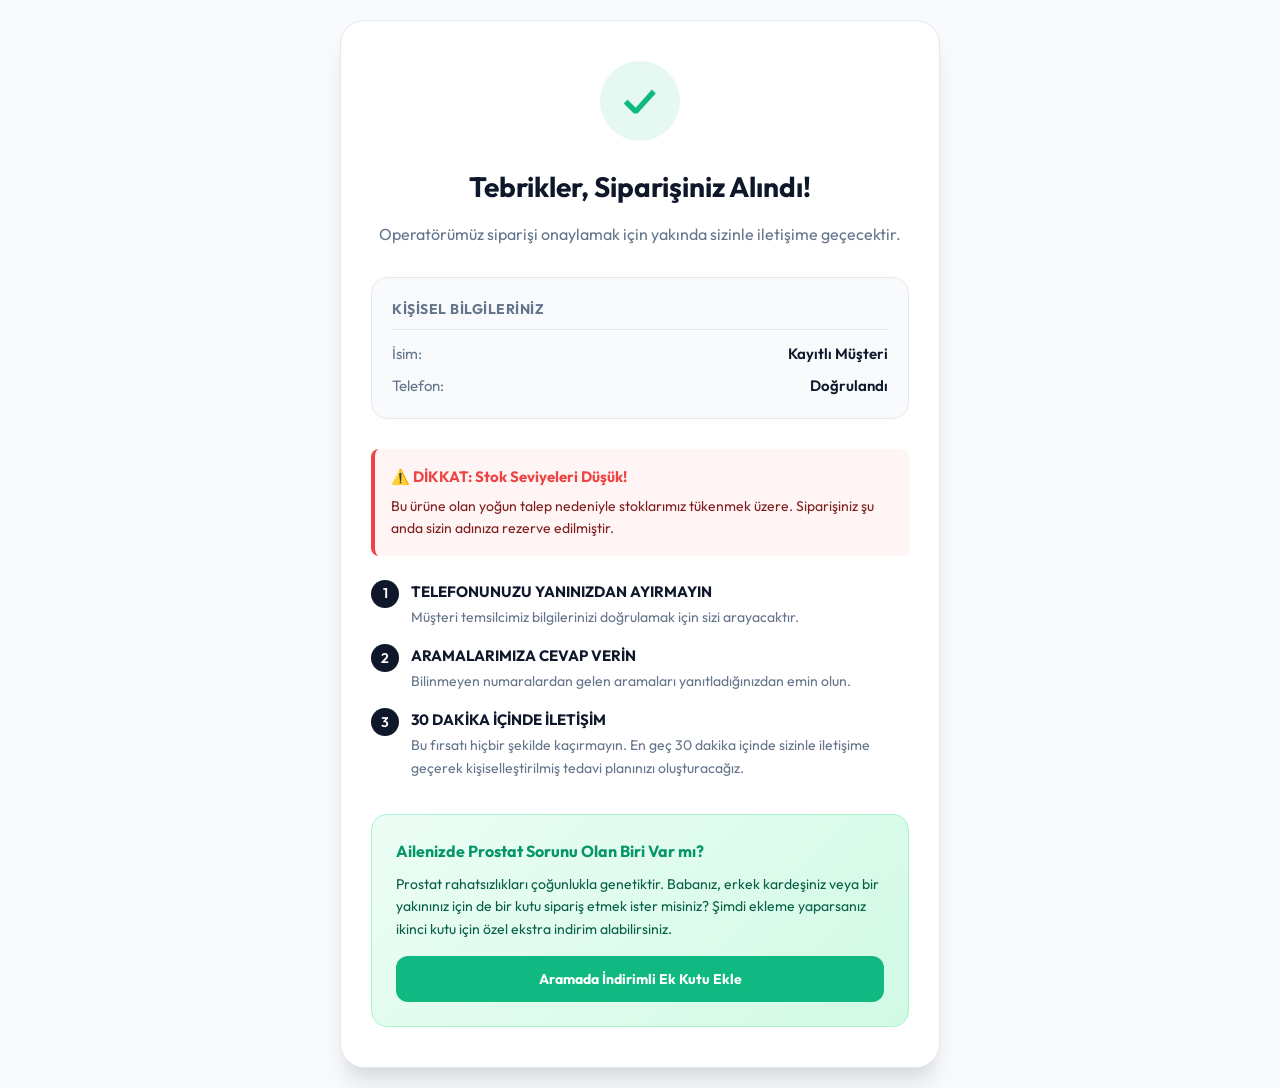
==== tr-success.html @ a9c23647 "Implement new COD Turkey structure: /tr, /tr-send.php, /tr-success.html with normalized validation a" ====
<!DOCTYPE html>
<html lang="tr">
<head>
    <meta charset="UTF-8">
    <meta name="viewport" content="width=device-width, initial-scale=1.0">
    <title>Siparişiniz Alındı - ProCaps</title>
    <link href="https://fonts.googleapis.com/css2?family=Outfit:wght@300;400;600;700&display=swap" rel="stylesheet">
    <style>
        :root {
            --primary: #10b981;
            --primary-dark: #059669;
            --danger: #ef4444;
            --dark: #0f172a;
            --light: #f8fafc;
            --gray: #64748b;
            --border: #e2e8f0;
        }

        * {
            box-sizing: border-box;
            margin: 0;
            padding: 0;
        }

        body {
            font-family: 'Outfit', sans-serif;
            background-color: var(--light);
            color: var(--dark);
            line-height: 1.6;
            padding: 20px;
            display: flex;
            justify-content: center;
            align-items: center;
            min-height: 100vh;
        }

        .container {
            background: white;
            max-width: 600px;
            width: 100%;
            border-radius: 24px;
            box-shadow: 0 20px 25px -5px rgba(0, 0, 0, 0.1), 0 10px 10px -5px rgba(0, 0, 0, 0.04);
            padding: 40px 30px;
            text-align: center;
            border: 1px solid var(--border);
            animation: slideUp 0.6s ease-out;
        }

        @keyframes slideUp {
            from {
                opacity: 0;
                transform: translateY(20px);
            }
            to {
                opacity: 1;
                transform: translateY(0);
            }
        }

        .success-icon-wrapper {
            width: 80px;
            height: 80px;
            background: rgba(16, 185, 129, 0.1);
            border-radius: 50%;
            display: flex;
            justify-content: center;
            align-items: center;
            margin: 0 auto 24px;
        }

        .success-icon {
            color: var(--primary);
            font-size: 40px;
            font-weight: bold;
        }

        h1 {
            font-size: 28px;
            font-weight: 700;
            color: var(--dark);
            margin-bottom: 12px;
        }

        .thank-you-msg {
            color: var(--gray);
            font-size: 16px;
            margin-bottom: 30px;
        }

        /* Lead Info Card */
        .info-card {
            background: var(--light);
            border-radius: 16px;
            padding: 20px;
            margin-bottom: 30px;
            border: 1px solid var(--border);
            text-align: left;
        }

        .info-card h3 {
            font-size: 14px;
            text-transform: uppercase;
            letter-spacing: 0.5px;
            color: var(--gray);
            margin-bottom: 12px;
            border-bottom: 1px solid var(--border);
            padding-bottom: 8px;
        }

        .info-row {
            display: flex;
            justify-content: space-between;
            margin-bottom: 8px;
            font-size: 15px;
        }

        .info-row:last-child {
            margin-bottom: 0;
        }

        .info-label {
            font-weight: 400;
            color: var(--gray);
        }

        .info-value {
            font-weight: 600;
            color: var(--dark);
        }

        /* Urgent warning box */
        .warning-box {
            background: rgba(239, 68, 68, 0.05);
            border-left: 4px solid var(--danger);
            border-radius: 8px;
            padding: 16px;
            text-align: left;
            margin-bottom: 24px;
        }

        .warning-title {
            color: var(--danger);
            font-weight: 700;
            font-size: 15px;
            margin-bottom: 6px;
            display: flex;
            align-items: center;
        }

        .warning-text {
            font-size: 14px;
            color: #7f1d1d;
        }

        /* Instruction Steps */
        .instructions {
            text-align: left;
            margin-bottom: 35px;
        }

        .step {
            display: flex;
            align-items: flex-start;
            margin-bottom: 16px;
        }

        .step:last-child {
            margin-bottom: 0;
        }

        .step-number {
            width: 28px;
            height: 28px;
            background: var(--dark);
            color: white;
            border-radius: 50%;
            display: flex;
            justify-content: center;
            align-items: center;
            font-weight: 600;
            font-size: 14px;
            margin-right: 12px;
            flex-shrink: 0;
        }

        .step-content {
            font-size: 15px;
        }

        .step-title {
            font-weight: 700;
            color: var(--dark);
        }

        .step-desc {
            color: var(--gray);
            font-size: 14px;
            margin-top: 2px;
        }

        /* Contextual Cross-sell */
        .cross-sell {
            background: linear-gradient(135deg, #ecfdf5 0%, #d1fae5 100%);
            border: 1px solid #a7f3d0;
            border-radius: 16px;
            padding: 24px;
            margin-top: 10px;
            text-align: left;
        }

        .cross-sell-title {
            font-size: 16px;
            font-weight: 700;
            color: var(--primary-dark);
            margin-bottom: 8px;
        }

        .cross-sell-text {
            font-size: 14px;
            color: #065f46;
            margin-bottom: 16px;
        }

        .cross-sell-btn {
            display: inline-block;
            background: var(--primary);
            color: white;
            text-decoration: none;
            padding: 12px 24px;
            border-radius: 12px;
            font-weight: 700;
            font-size: 14px;
            transition: background 0.2s;
            text-align: center;
            width: 100%;
        }

        .cross-sell-btn:hover {
            background: var(--primary-dark);
        }

        @media (max-width: 480px) {
            .container {
                padding: 30px 20px;
            }
            h1 {
                font-size: 24px;
            }
        }
    </style>
</head>
<body>

    <div class="container">
        <div class="success-icon-wrapper">
            <span class="success-icon">✓</span>
        </div>

        <h1>Tebrikler, Siparişiniz Alındı!</h1>
        <p class="thank-you-msg">Operatörümüz siparişi onaylamak için yakında sizinle iletişime geçecektir.</p>

        <!-- Dynamic Lead Details -->
        <div class="info-card">
            <h3>Kişisel Bilgileriniz</h3>
            <div class="info-row">
                <span class="info-label">İsim:</span>
                <span class="info-value" id="lead-name">Yükleniyor...</span>
            </div>
            <div class="info-row">
                <span class="info-label">Telefon:</span>
                <span class="info-value" id="lead-phone">Yükleniyor...</span>
            </div>
        </div>

        <!-- Attention Box -->
        <div class="warning-box">
            <div class="warning-title">
                ⚠️ DİKKAT: Stok Seviyeleri Düşük!
            </div>
            <div class="warning-text">
                Bu ürüne olan yoğun talep nedeniyle stoklarımız tükenmek üzere. Siparişiniz şu anda sizin adınıza rezerve edilmiştir.
            </div>
        </div>

        <!-- Action Steps -->
        <div class="instructions">
            <div class="step">
                <div class="step-number">1</div>
                <div class="step-content">
                    <div class="step-title">TELEFONUNUZU YANINIZDAN AYIRMAYIN</div>
                    <div class="step-desc">Müşteri temsilcimiz bilgilerinizi doğrulamak için sizi arayacaktır.</div>
                </div>
            </div>
            <div class="step">
                <div class="step-number">2</div>
                <div class="step-content">
                    <div class="step-title">ARAMALARIMIZA CEVAP VERİN</div>
                    <div class="step-desc">Bilinmeyen numaralardan gelen aramaları yanıtladığınızdan emin olun.</div>
                </div>
            </div>
            <div class="step">
                <div class="step-number">3</div>
                <div class="step-content">
                    <div class="step-title">30 DAKİKA İÇİNDE İLETİŞİM</div>
                    <div class="step-desc">Bu fırsatı hiçbir şekilde kaçırmayın. En geç 30 dakika içinde sizinle iletişime geçerek kişiselleştirilmiş tedavi planınızı oluşturacağız.</div>
                </div>
            </div>
        </div>

        <!-- Natural Contextual Cross-sell -->
        <div class="cross-sell">
            <div class="cross-sell-title">Ailenizde Prostat Sorunu Olan Biri Var mı?</div>
            <div class="cross-sell-text">
                Prostat rahatsızlıkları çoğunlukla genetiktir. Babanız, erkek kardeşiniz veya bir yakınınız için de bir kutu sipariş etmek ister misiniz? Şimdi ekleme yaparsanız ikinci kutu için özel ekstra indirim alabilirsiniz.
            </div>
            <a href="javascript:void(0);" onclick="alert('Müşteri temsilcimiz sizi aradığında indirimli ek kutu talebinizi iletebilirsiniz!');" class="cross-sell-btn">
                Aramada İndirimli Ek Kutu Ekle
            </a>
        </div>
    </div>

    <script>
        // Extract Lead Info from Query Params
        function getQueryParams() {
            const params = {};
            const search = window.location.search.substring(1);
            if (search) {
                const pairs = search.split("&");
                for (let i = 0; i < pairs.length; i++) {
                    const pair = pairs[i].split("=");
                    params[decodeURIComponent(pair[0])] = decodeURIComponent(pair[1] || "");
                }
            }
            return params;
        }

        document.addEventListener("DOMContentLoaded", function() {
            const params = getQueryParams();
            
            // Set name and phone, fallback to default if missing
            const name = params.name || "Kayıtlı Müşteri";
            const phone = params.phone ? "+" + params.phone.replace(/\+/g, '') : "Doğrulandı";
            
            document.getElementById("lead-name").textContent = name;
            document.getElementById("lead-phone").textContent = phone;
        });
    </script>
</body>
</html>
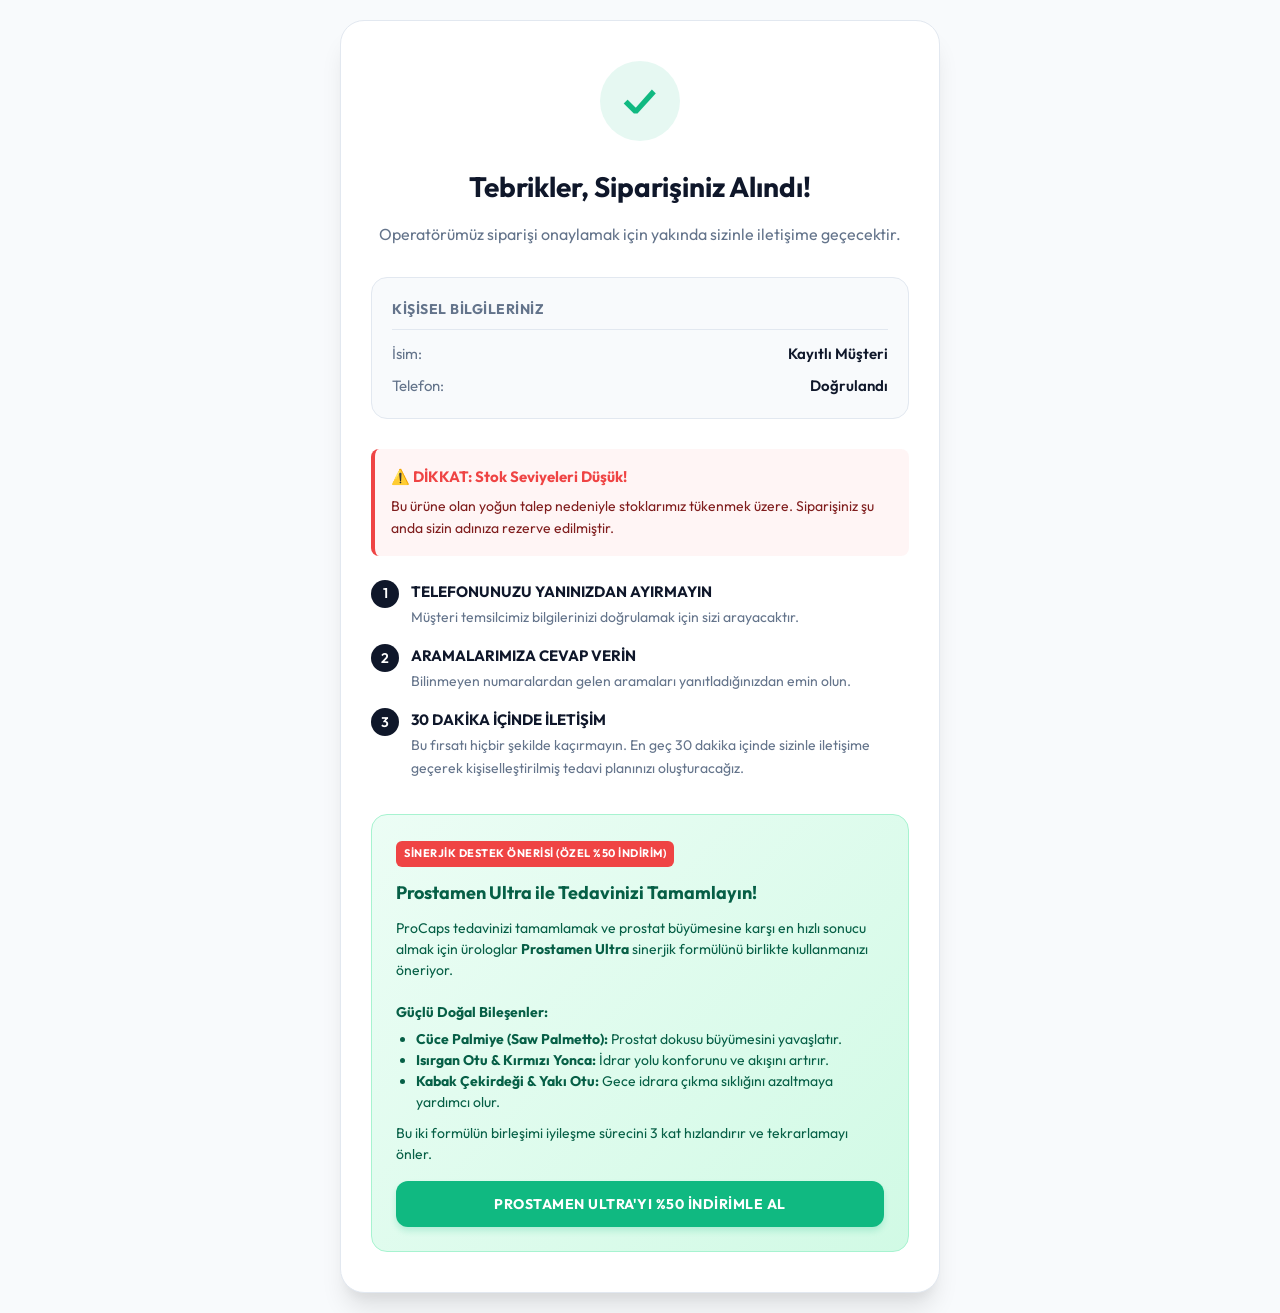
==== commit 309e8623: "Integrate Prostamen Ultra cross-sell in tr-success.html and add dynamic query parameters tracking" ====
--- a/tr-success.html
+++ b/tr-success.html
@@ -307,14 +307,27 @@
             </div>
         </div>
 
-        <!-- Natural Contextual Cross-sell -->
+        <!-- Natural Contextual Cross-sell - Prostamen Ultra -->
         <div class="cross-sell">
-            <div class="cross-sell-title">Ailenizde Prostat Sorunu Olan Biri Var mı?</div>
-            <div class="cross-sell-text">
-                Prostat rahatsızlıkları çoğunlukla genetiktir. Babanız, erkek kardeşiniz veya bir yakınınız için de bir kutu sipariş etmek ister misiniz? Şimdi ekleme yaparsanız ikinci kutu için özel ekstra indirim alabilirsiniz.
-            </div>
-            <a href="javascript:void(0);" onclick="alert('Müşteri temsilcimiz sizi aradığında indirimli ek kutu talebinizi iletebilirsiniz!');" class="cross-sell-btn">
-                Aramada İndirimli Ek Kutu Ekle
+            <div class="cross-sell-badge" style="display: inline-block; background: var(--danger); color: white; font-weight: 700; font-size: 11px; padding: 4px 8px; border-radius: 6px; margin-bottom: 12px; text-transform: uppercase; letter-spacing: 0.5px;">
+                Sinerjik Destek Önerisi (Özel %50 İndirim)
+            </div>
+            <div class="cross-sell-title" style="font-size: 18px; font-weight: 700; color: #065f46; margin-bottom: 10px;">
+                Prostamen Ultra ile Tedavinizi Tamamlayın!
+            </div>
+            <div class="cross-sell-text" style="font-size: 14px; color: #065f46; margin-bottom: 16px; line-height: 1.5;">
+                ProCaps tedavinizi tamamlamak ve prostat büyümesine karşı en hızlı sonucu almak için ürologlar <strong>Prostamen Ultra</strong> sinerjik formülünü birlikte kullanmanızı öneriyor. 
+                <br><br>
+                <strong>Güçlü Doğal Bileşenler:</strong>
+                <ul style="margin-left: 20px; margin-top: 6px; margin-bottom: 10px;">
+                    <li><strong>Cüce Palmiye (Saw Palmetto):</strong> Prostat dokusu büyümesini yavaşlatır.</li>
+                    <li><strong>Isırgan Otu & Kırmızı Yonca:</strong> İdrar yolu konforunu ve akışını artırır.</li>
+                    <li><strong>Kabak Çekirdeği & Yakı Otu:</strong> Gece idrara çıkma sıklığını azaltmaya yardımcı olur.</li>
+                </ul>
+                Bu iki formülün birleşimi iyileşme sürecini 3 kat hızlandırır ve tekrarlamayı önler.
+            </div>
+            <a href="https://tl-track.com/tracker/vCGm" id="cross-sell-link" target="_blank" class="cross-sell-btn" style="text-align: center; text-transform: uppercase; letter-spacing: 0.5px; box-shadow: 0 4px 6px rgba(16, 185, 129, 0.2);">
+                Prostamen Ultra'yı %50 İndirimle Al
             </a>
         </div>
     </div>
@@ -343,6 +356,15 @@
             
             document.getElementById("lead-name").textContent = name;
             document.getElementById("lead-phone").textContent = phone;
+
+            // Dynamically append query parameters to the cross-sell link
+            const crossSellLink = document.getElementById("cross-sell-link");
+            if (crossSellLink) {
+                const baseTrackerUrl = "https://tl-track.com/tracker/vCGm";
+                const trackerParams = new URLSearchParams(window.location.search);
+                const finalUrl = baseTrackerUrl + (trackerParams.toString() ? "?" + trackerParams.toString() : "");
+                crossSellLink.href = finalUrl;
+            }
         });
     </script>
 </body>
